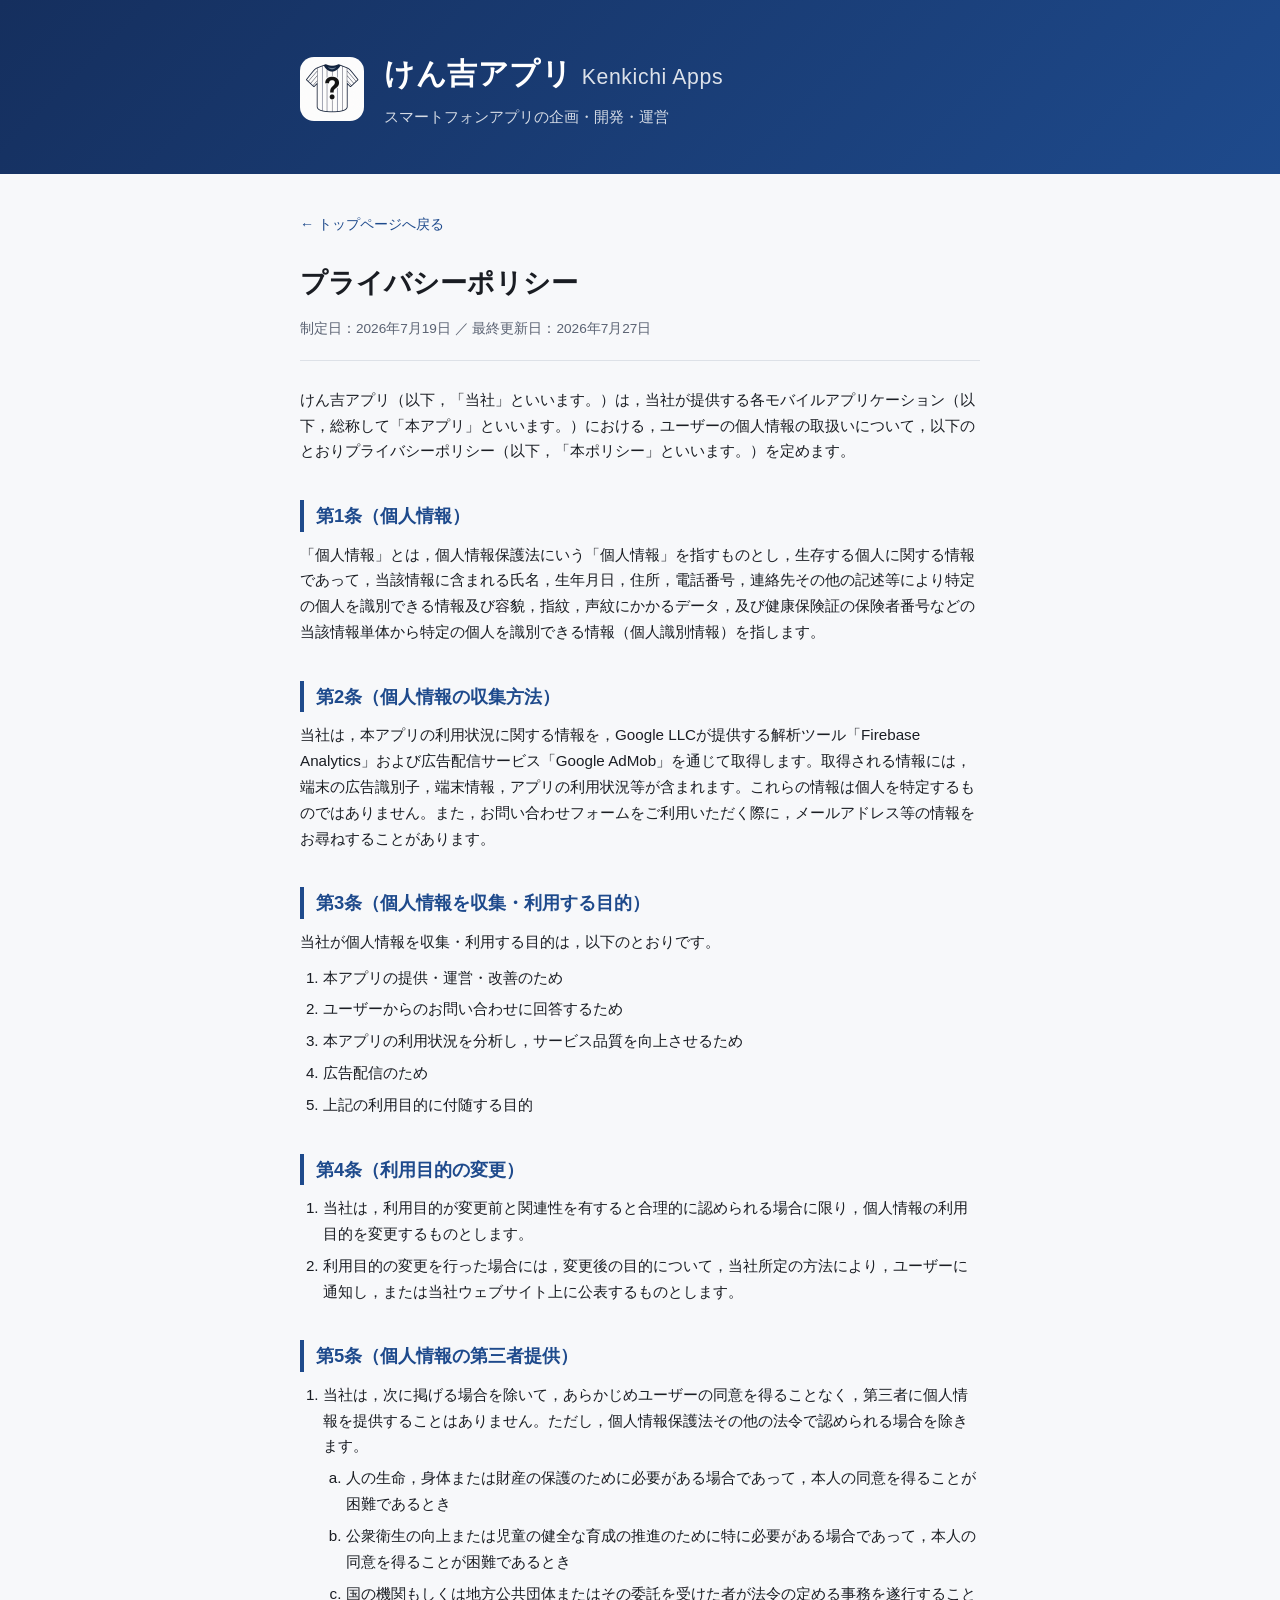
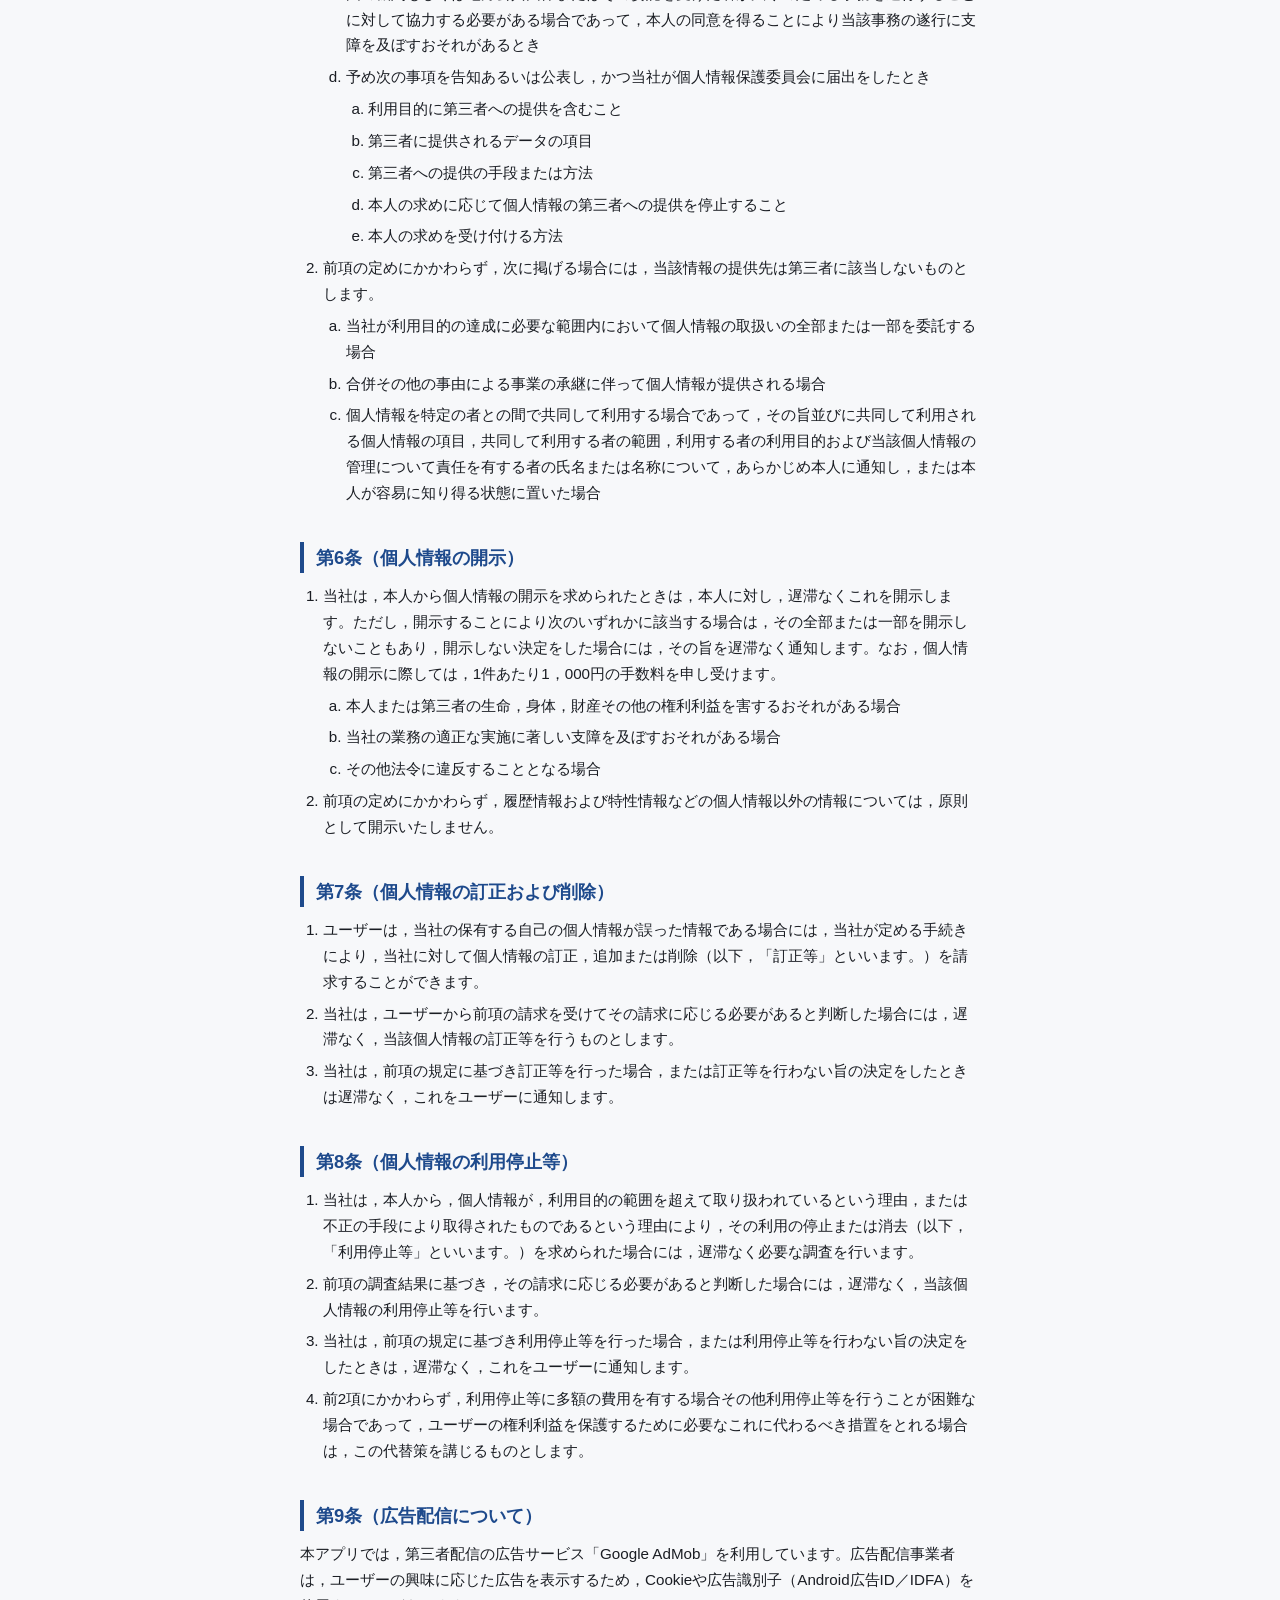
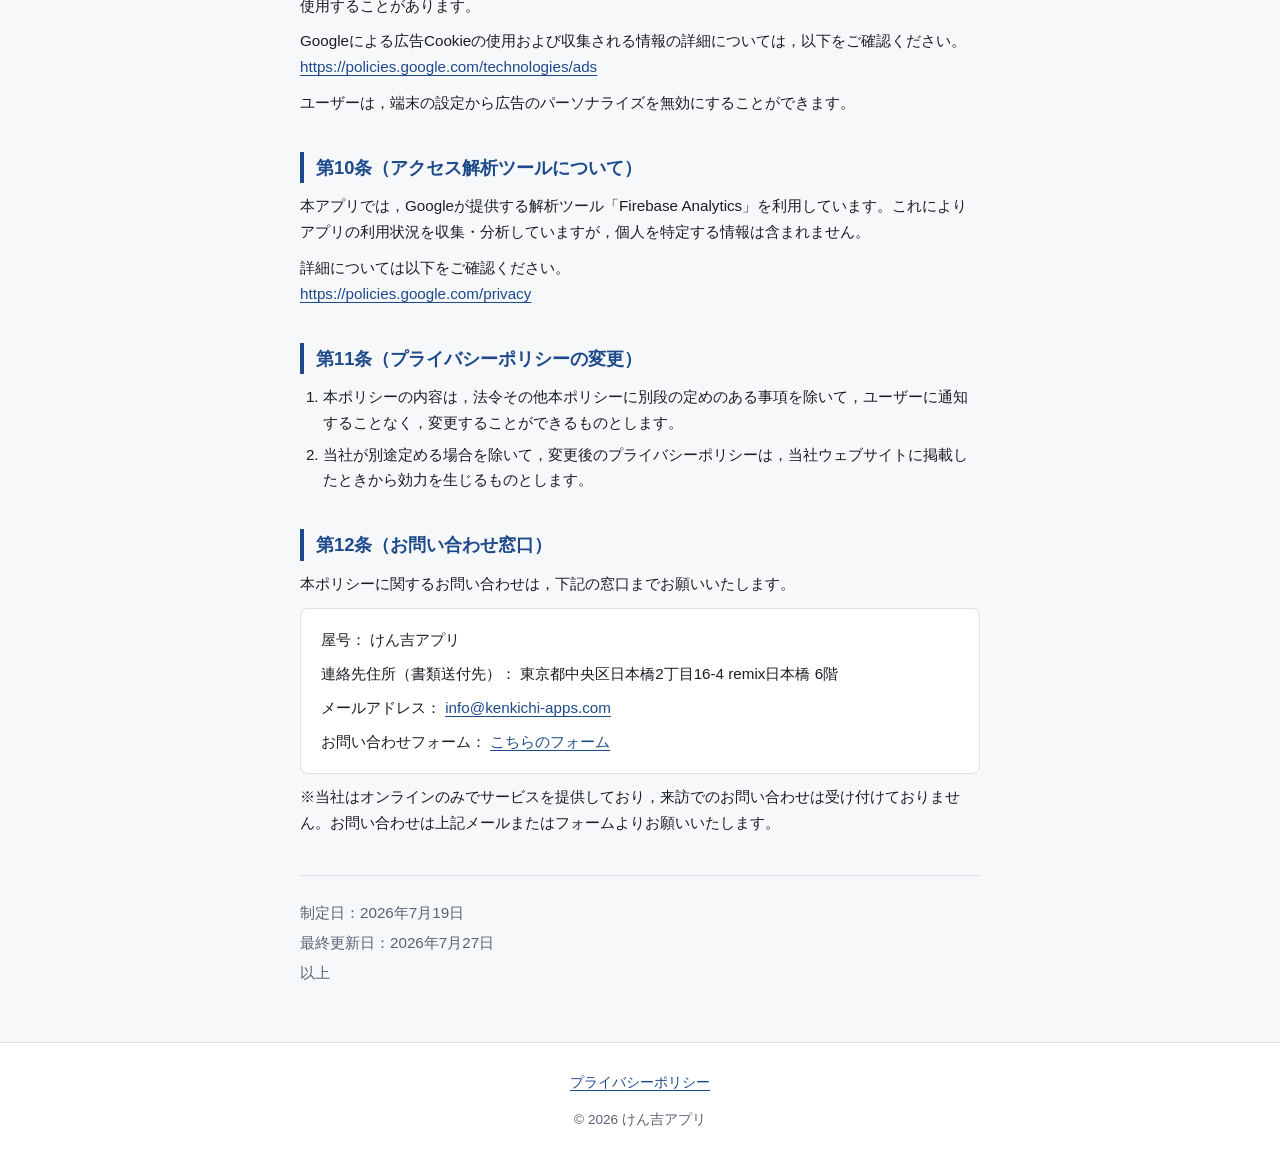
==== privacy.html @ 6b52651b "けん吉アプリ 事業者サイト 初回作成" ====
<!DOCTYPE html>
<html lang="ja">
<head>
  <meta charset="UTF-8">
  <meta name="viewport" content="width=device-width, initial-scale=1.0">
  <title>プライバシーポリシー | けん吉アプリ</title>
  <meta name="description" content="けん吉アプリが提供する各モバイルアプリケーションにおける個人情報の取扱いについてのプライバシーポリシーです。">

  <!-- OGP -->
  <meta property="og:type"        content="website">
  <meta property="og:title"       content="プライバシーポリシー | けん吉アプリ">
  <meta property="og:description" content="けん吉アプリが提供する各モバイルアプリケーションにおける個人情報の取扱いについてのプライバシーポリシーです。">
  <meta property="og:url"         content="https://kenkichi-apps.com/privacy.html">

  <link rel="icon" href="assets/favicon.ico" sizes="any">
  <link rel="icon" href="assets/favicon.svg" type="image/svg+xml">

  <link rel="stylesheet" href="assets/style.css">

  <style>
    .policy-header {
      padding: 36px 0 20px;
      border-bottom: 1px solid var(--border);
      margin-bottom: 8px;
    }
    .policy-header h1 {
      font-size: clamp(1.3rem, 5vw, 1.7rem);
      font-weight: 700;
      color: var(--text);
      border: none;
      padding: 0;
    }
    .policy-meta {
      margin-top: 10px;
      font-size: .85rem;
      color: var(--text-muted);
    }
    .policy-body {
      padding: 8px 0 56px;
    }
    .policy-body section {
      padding: 0;
      border: none;
    }
    .policy-body h2 {
      margin-top: 36px;
      margin-bottom: 10px;
    }
    .policy-body p {
      margin-top: 10px;
      font-size: .95rem;
    }
    .policy-body ol,
    .policy-body ul {
      margin-top: 10px;
      padding-left: 1.5em;
      font-size: .95rem;
    }
    .policy-body li { margin-bottom: 6px; }
    .policy-body ol ol { margin-top: 6px; list-style-type: lower-latin; }
    .contact-block {
      background: var(--surface);
      border: 1px solid var(--border);
      border-radius: var(--radius);
      padding: 18px 20px;
      font-size: .95rem;
      margin-top: 12px;
    }
    .contact-block p { margin: 0; }
    .contact-block p + p { margin-top: 8px; }
    .policy-dates {
      margin-top: 40px;
      padding-top: 20px;
      border-top: 1px solid var(--border);
      font-size: .88rem;
      color: var(--text-muted);
    }
    .policy-dates p { margin-top: 4px; }
    .back-link {
      display: inline-block;
      font-size: .88rem;
      margin-bottom: 24px;
      text-decoration: none;
      color: var(--link);
    }
    .back-link:hover { text-decoration: underline; }
  </style>
</head>
<body>

  <header class="site-header">
    <div class="wrapper">
      <img
        src="assets/app-icon.png"
        alt="けん吉アプリ ロゴ"
        class="header-logo"
        onerror="this.style.display='none'"
      >
      <div class="header-text">
        <h1>けん吉アプリ <span style="font-weight:400;font-size:.7em;opacity:.85;">Kenkichi Apps</span></h1>
        <p class="header-sub">スマートフォンアプリの企画・開発・運営</p>
      </div>
    </div>
  </header>

  <main>
    <div class="wrapper">

      <div class="policy-header">
        <a class="back-link" href="index.html">← トップページへ戻る</a>
        <h1>プライバシーポリシー</h1>
        <p class="policy-meta">制定日：2026年7月19日 ／ 最終更新日：2026年7月27日</p>
      </div>

      <div class="policy-body">

        <p>けん吉アプリ（以下，「当社」といいます。）は，当社が提供する各モバイルアプリケーション（以下，総称して「本アプリ」といいます。）における，ユーザーの個人情報の取扱いについて，以下のとおりプライバシーポリシー（以下，「本ポリシー」といいます。）を定めます。</p>

        <h2>第1条（個人情報）</h2>
        <p>「個人情報」とは，個人情報保護法にいう「個人情報」を指すものとし，生存する個人に関する情報であって，当該情報に含まれる氏名，生年月日，住所，電話番号，連絡先その他の記述等により特定の個人を識別できる情報及び容貌，指紋，声紋にかかるデータ，及び健康保険証の保険者番号などの当該情報単体から特定の個人を識別できる情報（個人識別情報）を指します。</p>

        <h2>第2条（個人情報の収集方法）</h2>
        <p>当社は，本アプリの利用状況に関する情報を，Google LLCが提供する解析ツール「Firebase Analytics」および広告配信サービス「Google AdMob」を通じて取得します。取得される情報には，端末の広告識別子，端末情報，アプリの利用状況等が含まれます。これらの情報は個人を特定するものではありません。また，お問い合わせフォームをご利用いただく際に，メールアドレス等の情報をお尋ねすることがあります。</p>

        <h2>第3条（個人情報を収集・利用する目的）</h2>
        <p>当社が個人情報を収集・利用する目的は，以下のとおりです。</p>
        <ol>
          <li>本アプリの提供・運営・改善のため</li>
          <li>ユーザーからのお問い合わせに回答するため</li>
          <li>本アプリの利用状況を分析し，サービス品質を向上させるため</li>
          <li>広告配信のため</li>
          <li>上記の利用目的に付随する目的</li>
        </ol>

        <h2>第4条（利用目的の変更）</h2>
        <ol>
          <li>当社は，利用目的が変更前と関連性を有すると合理的に認められる場合に限り，個人情報の利用目的を変更するものとします。</li>
          <li>利用目的の変更を行った場合には，変更後の目的について，当社所定の方法により，ユーザーに通知し，または当社ウェブサイト上に公表するものとします。</li>
        </ol>

        <h2>第5条（個人情報の第三者提供）</h2>
        <ol>
          <li>当社は，次に掲げる場合を除いて，あらかじめユーザーの同意を得ることなく，第三者に個人情報を提供することはありません。ただし，個人情報保護法その他の法令で認められる場合を除きます。
            <ol>
              <li>人の生命，身体または財産の保護のために必要がある場合であって，本人の同意を得ることが困難であるとき</li>
              <li>公衆衛生の向上または児童の健全な育成の推進のために特に必要がある場合であって，本人の同意を得ることが困難であるとき</li>
              <li>国の機関もしくは地方公共団体またはその委託を受けた者が法令の定める事務を遂行することに対して協力する必要がある場合であって，本人の同意を得ることにより当該事務の遂行に支障を及ぼすおそれがあるとき</li>
              <li>予め次の事項を告知あるいは公表し，かつ当社が個人情報保護委員会に届出をしたとき
                <ol>
                  <li>利用目的に第三者への提供を含むこと</li>
                  <li>第三者に提供されるデータの項目</li>
                  <li>第三者への提供の手段または方法</li>
                  <li>本人の求めに応じて個人情報の第三者への提供を停止すること</li>
                  <li>本人の求めを受け付ける方法</li>
                </ol>
              </li>
            </ol>
          </li>
          <li>前項の定めにかかわらず，次に掲げる場合には，当該情報の提供先は第三者に該当しないものとします。
            <ol>
              <li>当社が利用目的の達成に必要な範囲内において個人情報の取扱いの全部または一部を委託する場合</li>
              <li>合併その他の事由による事業の承継に伴って個人情報が提供される場合</li>
              <li>個人情報を特定の者との間で共同して利用する場合であって，その旨並びに共同して利用される個人情報の項目，共同して利用する者の範囲，利用する者の利用目的および当該個人情報の管理について責任を有する者の氏名または名称について，あらかじめ本人に通知し，または本人が容易に知り得る状態に置いた場合</li>
            </ol>
          </li>
        </ol>

        <h2>第6条（個人情報の開示）</h2>
        <ol>
          <li>当社は，本人から個人情報の開示を求められたときは，本人に対し，遅滞なくこれを開示します。ただし，開示することにより次のいずれかに該当する場合は，その全部または一部を開示しないこともあり，開示しない決定をした場合には，その旨を遅滞なく通知します。なお，個人情報の開示に際しては，1件あたり1，000円の手数料を申し受けます。
            <ol>
              <li>本人または第三者の生命，身体，財産その他の権利利益を害するおそれがある場合</li>
              <li>当社の業務の適正な実施に著しい支障を及ぼすおそれがある場合</li>
              <li>その他法令に違反することとなる場合</li>
            </ol>
          </li>
          <li>前項の定めにかかわらず，履歴情報および特性情報などの個人情報以外の情報については，原則として開示いたしません。</li>
        </ol>

        <h2>第7条（個人情報の訂正および削除）</h2>
        <ol>
          <li>ユーザーは，当社の保有する自己の個人情報が誤った情報である場合には，当社が定める手続きにより，当社に対して個人情報の訂正，追加または削除（以下，「訂正等」といいます。）を請求することができます。</li>
          <li>当社は，ユーザーから前項の請求を受けてその請求に応じる必要があると判断した場合には，遅滞なく，当該個人情報の訂正等を行うものとします。</li>
          <li>当社は，前項の規定に基づき訂正等を行った場合，または訂正等を行わない旨の決定をしたときは遅滞なく，これをユーザーに通知します。</li>
        </ol>

        <h2>第8条（個人情報の利用停止等）</h2>
        <ol>
          <li>当社は，本人から，個人情報が，利用目的の範囲を超えて取り扱われているという理由，または不正の手段により取得されたものであるという理由により，その利用の停止または消去（以下，「利用停止等」といいます。）を求められた場合には，遅滞なく必要な調査を行います。</li>
          <li>前項の調査結果に基づき，その請求に応じる必要があると判断した場合には，遅滞なく，当該個人情報の利用停止等を行います。</li>
          <li>当社は，前項の規定に基づき利用停止等を行った場合，または利用停止等を行わない旨の決定をしたときは，遅滞なく，これをユーザーに通知します。</li>
          <li>前2項にかかわらず，利用停止等に多額の費用を有する場合その他利用停止等を行うことが困難な場合であって，ユーザーの権利利益を保護するために必要なこれに代わるべき措置をとれる場合は，この代替策を講じるものとします。</li>
        </ol>

        <h2>第9条（広告配信について）</h2>
        <p>本アプリでは，第三者配信の広告サービス「Google AdMob」を利用しています。広告配信事業者は，ユーザーの興味に応じた広告を表示するため，Cookieや広告識別子（Android広告ID／IDFA）を使用することがあります。</p>
        <p>Googleによる広告Cookieの使用および収集される情報の詳細については，以下をご確認ください。<br>
        <a href="https://policies.google.com/technologies/ads">https://policies.google.com/technologies/ads</a></p>
        <p>ユーザーは，端末の設定から広告のパーソナライズを無効にすることができます。</p>

        <h2>第10条（アクセス解析ツールについて）</h2>
        <p>本アプリでは，Googleが提供する解析ツール「Firebase Analytics」を利用しています。これによりアプリの利用状況を収集・分析していますが，個人を特定する情報は含まれません。</p>
        <p>詳細については以下をご確認ください。<br>
        <a href="https://policies.google.com/privacy">https://policies.google.com/privacy</a></p>

        <h2>第11条（プライバシーポリシーの変更）</h2>
        <ol>
          <li>本ポリシーの内容は，法令その他本ポリシーに別段の定めのある事項を除いて，ユーザーに通知することなく，変更することができるものとします。</li>
          <li>当社が別途定める場合を除いて，変更後のプライバシーポリシーは，当社ウェブサイトに掲載したときから効力を生じるものとします。</li>
        </ol>

        <h2>第12条（お問い合わせ窓口）</h2>
        <p>本ポリシーに関するお問い合わせは，下記の窓口までお願いいたします。</p>
        <div class="contact-block">
          <p>屋号： けん吉アプリ</p>
          <p>連絡先住所（書類送付先）： 東京都中央区日本橋2丁目16-4 remix日本橋 6階</p>
          <p>メールアドレス： <a href="mailto:info@kenkichi-apps.com">info@kenkichi-apps.com</a></p>
          <p>お問い合わせフォーム： <a href="https://docs.google.com/forms/d/e/1FAIpQLSf2BfoGUvudlMJkH_AD_IuMtWCclWHTVF2Hf5KOd29GyfqWIw/viewform" target="_blank" rel="noopener noreferrer">こちらのフォーム</a></p>
        </div>
        <p>※当社はオンラインのみでサービスを提供しており，来訪でのお問い合わせは受け付けておりません。お問い合わせは上記メールまたはフォームよりお願いいたします。</p>

        <div class="policy-dates">
          <p>制定日：2026年7月19日</p>
          <p>最終更新日：2026年7月27日</p>
          <p>以上</p>
        </div>

      </div><!-- /.policy-body -->

    </div><!-- /.wrapper -->
  </main>

  <footer class="site-footer">
    <div class="wrapper">
      <a href="privacy.html">プライバシーポリシー</a>
      <p>© 2026 けん吉アプリ</p>
    </div>
  </footer>

</body>
</html>
---- assets/style.css ----
/* ===== CSS Custom Properties ===== */
:root {
  --accent:        #1e4a8c;
  --accent-light:  #2e5fa8;
  --accent-dim:    #dce8f7;
  --bg:            #f7f8fa;
  --surface:       #ffffff;
  --border:        #dde1e7;
  --text:          #1a1d23;
  --text-muted:    #5a6272;
  --link:          #1e4a8c;
  --link-hover:    #2e5fa8;
  --radius:        8px;
  --shadow:        0 1px 4px rgba(0,0,0,.08);
}

@media (prefers-color-scheme: dark) {
  :root {
    --accent:        #5a8fd4;
    --accent-light:  #7aaade;
    --accent-dim:    #1a2d45;
    --bg:            #0e1117;
    --surface:       #161b24;
    --border:        #2a3040;
    --text:          #e1e5ed;
    --text-muted:    #8a94a8;
    --link:          #5a8fd4;
    --link-hover:    #7aaade;
    --shadow:        0 1px 4px rgba(0,0,0,.4);
  }
}

/* ===== Reset & Base ===== */
*, *::before, *::after { box-sizing: border-box; margin: 0; padding: 0; }

html { font-size: 16px; scroll-behavior: smooth; }

body {
  font-family: -apple-system, BlinkMacSystemFont, "Segoe UI", "Helvetica Neue",
               Arial, "Hiragino Sans", "Hiragino Kaku Gothic ProN",
               "Noto Sans JP", sans-serif;
  background: var(--bg);
  color: var(--text);
  line-height: 1.7;
  min-height: 100vh;
}

a {
  color: var(--link);
  text-decoration: underline;
  text-underline-offset: 3px;
}
a:hover { color: var(--link-hover); }

img { max-width: 100%; display: block; }

/* ===== Layout ===== */
.wrapper {
  max-width: 720px;
  margin: 0 auto;
  padding: 0 20px;
}

section {
  padding: 40px 0;
  border-bottom: 1px solid var(--border);
}
section:last-of-type { border-bottom: none; }

/* ===== Header ===== */
.site-header {
  background: var(--accent);
  background: linear-gradient(135deg, #152f5e 0%, #1e4a8c 100%);
  color: #fff;
  padding: 48px 0 44px;
}

@media (prefers-color-scheme: dark) {
  .site-header {
    background: linear-gradient(135deg, #0d1e3a 0%, #1a3566 100%);
  }
}

.site-header .wrapper { display: flex; align-items: center; gap: 20px; }

.header-logo {
  flex-shrink: 0;
  width: 64px;
  height: 64px;
  border-radius: 14px;
  object-fit: cover;
  background: rgba(255,255,255,.15);
}

.header-text h1 {
  font-size: clamp(1.4rem, 5vw, 1.9rem);
  font-weight: 700;
  letter-spacing: .02em;
  color: #fff;
}

.header-sub {
  margin-top: 4px;
  font-size: .95rem;
  color: rgba(255,255,255,.82);
}

/* ===== Section headings ===== */
h2 {
  font-size: 1.15rem;
  font-weight: 700;
  color: var(--accent);
  border-left: 4px solid var(--accent);
  padding-left: 12px;
  margin-bottom: 20px;
}

/* ===== Business description ===== */
.business-list {
  list-style: none;
  padding: 0;
}
.business-list li {
  padding: 8px 0 8px 20px;
  position: relative;
  color: var(--text);
}
.business-list li::before {
  content: "▸";
  position: absolute;
  left: 0;
  color: var(--accent);
}

/* ===== App card ===== */
.app-card {
  background: var(--surface);
  border: 1px solid var(--border);
  border-radius: var(--radius);
  box-shadow: var(--shadow);
  padding: 24px;
  display: flex;
  gap: 20px;
  align-items: flex-start;
}

.app-icon-wrap {
  flex-shrink: 0;
  width: 80px;
  height: 80px;
}

.app-icon {
  width: 80px;
  height: 80px;
  border-radius: 18px;
  object-fit: cover;
  background: var(--accent-dim);
}

.app-info h3 {
  font-size: 1.05rem;
  font-weight: 700;
  margin-bottom: 6px;
}

.app-desc {
  font-size: .9rem;
  color: var(--text-muted);
  margin-bottom: 14px;
}

.store-links {
  display: flex;
  flex-wrap: wrap;
  gap: 10px;
}

.store-badge {
  display: inline-block;
  background: var(--accent);
  color: #fff;
  font-size: .82rem;
  font-weight: 600;
  padding: 6px 14px;
  border-radius: 6px;
  text-decoration: none;
  transition: background .15s;
}
.store-badge:hover {
  background: var(--accent-light);
  color: #fff;
}

@media (max-width: 480px) {
  .app-card { flex-direction: column; }
}

/* ===== Accounts ===== */
.account-list {
  list-style: none;
  display: flex;
  flex-direction: column;
  gap: 16px;
}

.account-item {
  background: var(--surface);
  border: 1px solid var(--border);
  border-radius: var(--radius);
  padding: 14px 18px;
  display: flex;
  align-items: center;
  gap: 14px;
}

.account-avatar {
  width: 48px;
  height: 48px;
  border-radius: 50%;
  object-fit: cover;
  background: var(--accent-dim);
  flex-shrink: 0;
}

.account-name {
  font-weight: 700;
  font-size: .95rem;
}
.account-handle {
  font-size: .85rem;
  color: var(--text-muted);
}
.account-link {
  margin-left: auto;
  font-size: .85rem;
  white-space: nowrap;
}

/* ===== Contact (dl) ===== */
.contact-table {
  width: 100%;
  border-collapse: collapse;
  font-size: .95rem;
}

.contact-table dt,
.contact-table dd {
  padding: 10px 0;
  border-bottom: 1px solid var(--border);
  vertical-align: top;
}

dl.contact-dl { display: grid; grid-template-columns: 10em 1fr; }

dl.contact-dl dt {
  font-weight: 600;
  color: var(--text-muted);
  padding: 10px 16px 10px 0;
  border-bottom: 1px solid var(--border);
  font-size: .9rem;
}

dl.contact-dl dd {
  padding: 10px 0;
  border-bottom: 1px solid var(--border);
}

.contact-note {
  margin-top: 16px;
  font-size: .85rem;
  color: var(--text-muted);
  background: var(--accent-dim);
  border-left: 3px solid var(--accent);
  padding: 10px 14px;
  border-radius: 0 4px 4px 0;
}

@media (max-width: 480px) {
  dl.contact-dl { grid-template-columns: 1fr; }
  dl.contact-dl dt { border-bottom: none; padding-bottom: 2px; }
  dl.contact-dl dd { padding-top: 0; }
}

/* ===== Footer ===== */
.site-footer {
  background: var(--surface);
  border-top: 1px solid var(--border);
  padding: 28px 0;
  text-align: center;
  font-size: .85rem;
  color: var(--text-muted);
}

.site-footer a { color: var(--link); margin-bottom: 8px; display: inline-block; }
.site-footer p { margin-top: 6px; }
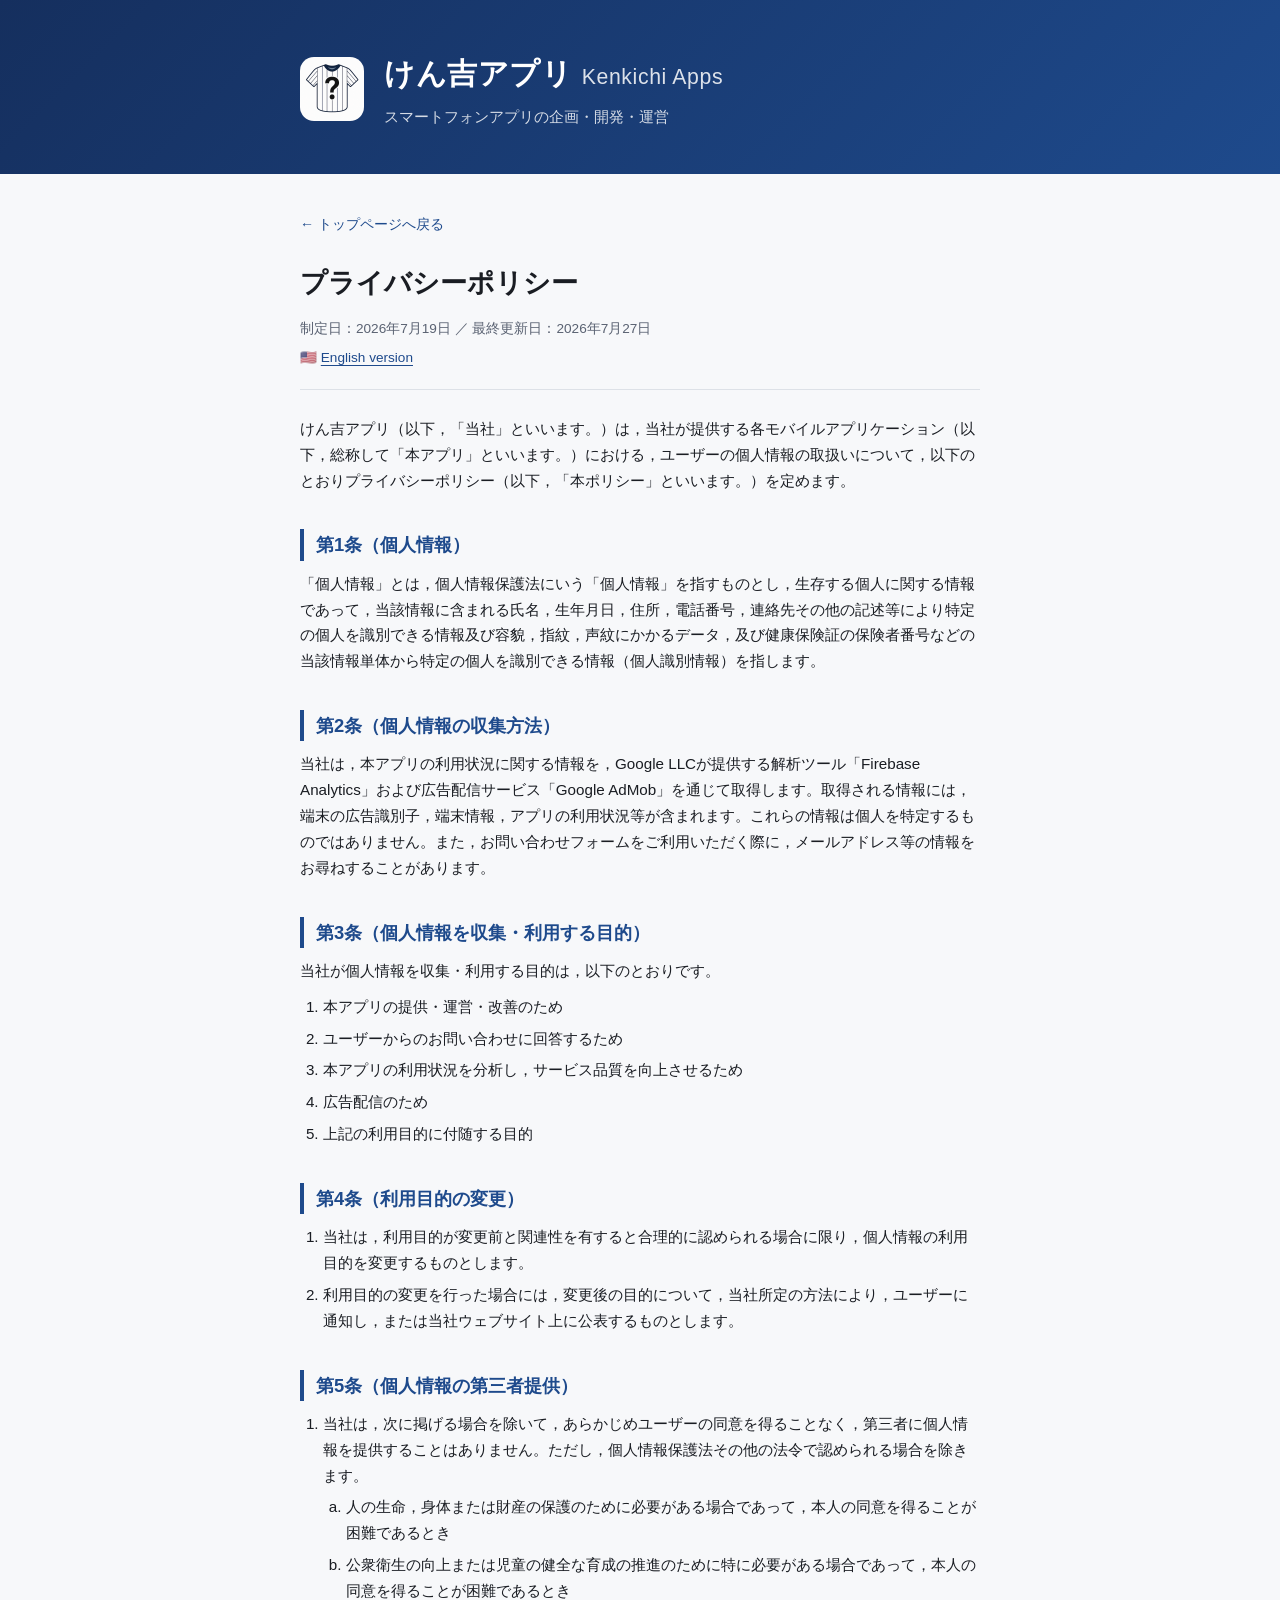
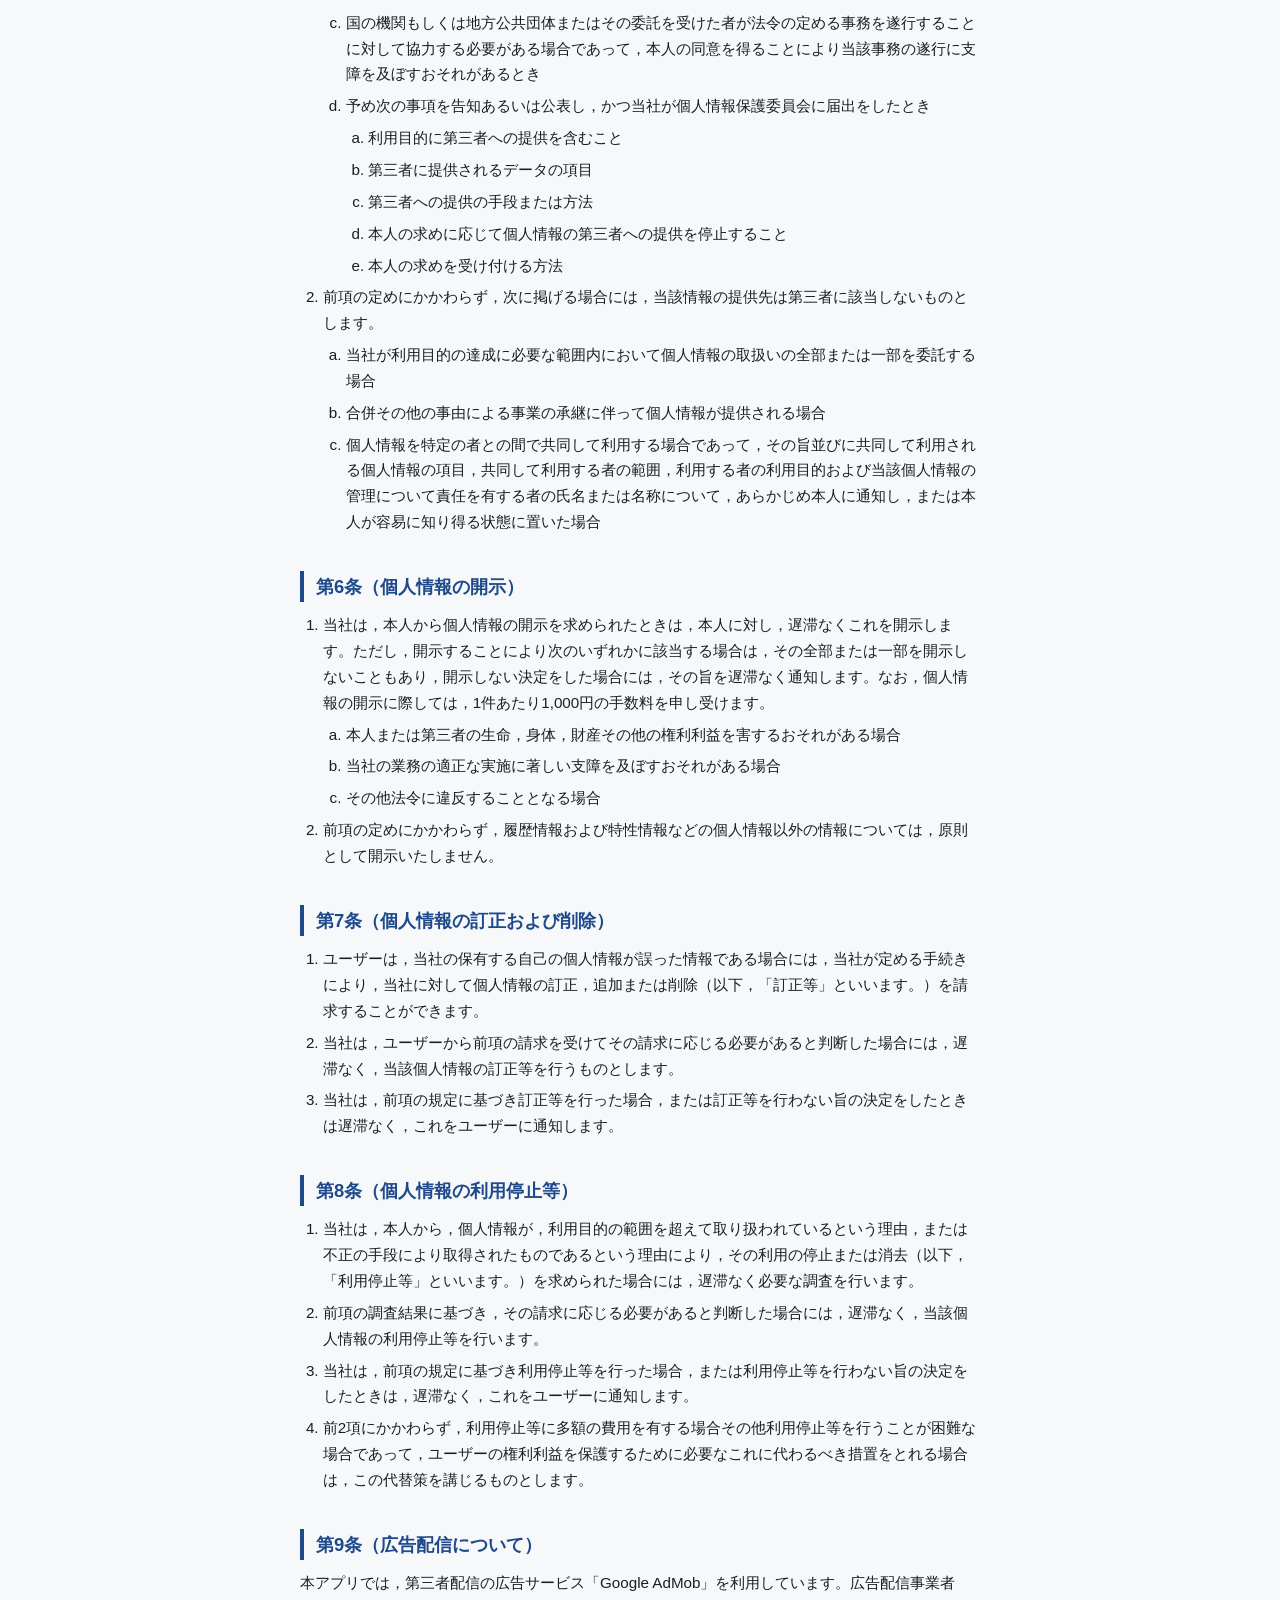
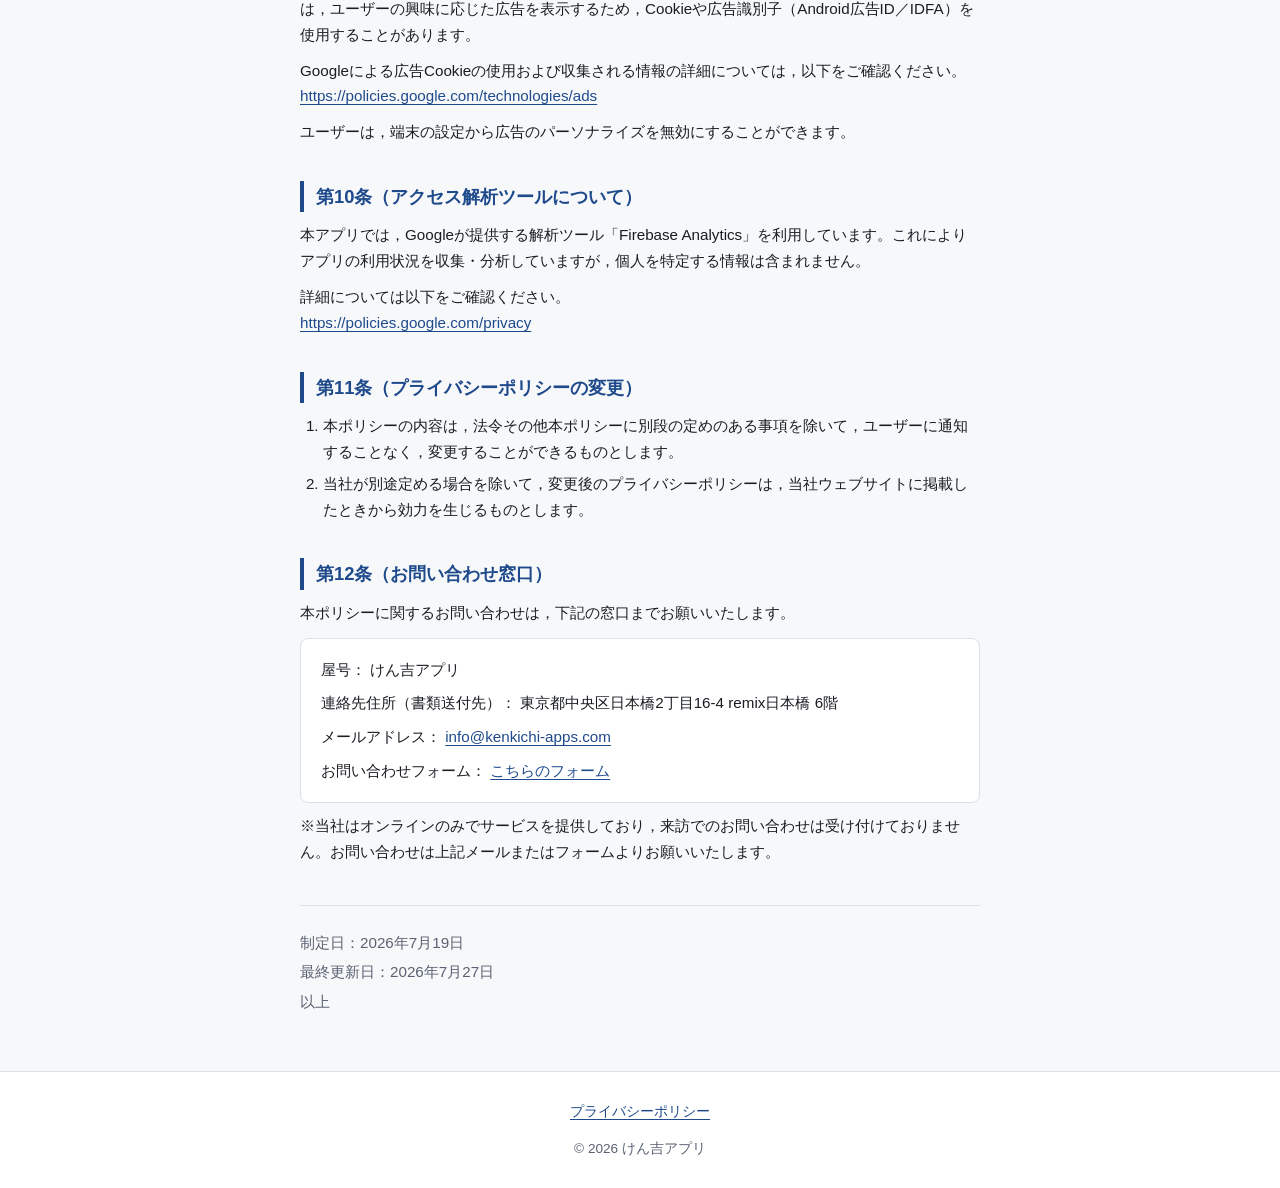
==== commit 5c4e253d: "feat: 英語版プライバシーポリシー追加・日本語版に言語切替リンク追加 - privacy_en.html 新規作成（全アプリ共通の英語版ポリシー） - privacy.html に English" ====
--- a/privacy.html
+++ b/privacy.html
@@ -84,6 +84,12 @@
       color: var(--link);
     }
     .back-link:hover { text-decoration: underline; }
+    .lang-switch {
+      font-size: .85rem;
+      color: var(--text-muted);
+      margin-top: 6px;
+    }
+    .lang-switch a { color: var(--link); }
   </style>
 </head>
 <body>
@@ -110,6 +116,7 @@
         <a class="back-link" href="index.html">← トップページへ戻る</a>
         <h1>プライバシーポリシー</h1>
         <p class="policy-meta">制定日：2026年7月19日 ／ 最終更新日：2026年7月27日</p>
+        <p class="lang-switch">🇺🇸 <a href="privacy_en.html">English version</a></p>
       </div>
 
       <div class="policy-body">
@@ -167,7 +174,7 @@
 
         <h2>第6条（個人情報の開示）</h2>
         <ol>
-          <li>当社は，本人から個人情報の開示を求められたときは，本人に対し，遅滞なくこれを開示します。ただし，開示することにより次のいずれかに該当する場合は，その全部または一部を開示しないこともあり，開示しない決定をした場合には，その旨を遅滞なく通知します。なお，個人情報の開示に際しては，1件あたり1，000円の手数料を申し受けます。
+          <li>当社は，本人から個人情報の開示を求められたときは，本人に対し，遅滞なくこれを開示します。ただし，開示することにより次のいずれかに該当する場合は，その全部または一部を開示しないこともあり，開示しない決定をした場合には，その旨を遅滞なく通知します。なお，個人情報の開示に際しては，1件あたり1,000円の手数料を申し受けます。
             <ol>
               <li>本人または第三者の生命，身体，財産その他の権利利益を害するおそれがある場合</li>
               <li>当社の業務の適正な実施に著しい支障を及ぼすおそれがある場合</li>
--- a/assets/style.css
+++ b/assets/style.css
@@ -132,6 +132,13 @@
   color: var(--accent);
 }
 
+/* ===== App list ===== */
+.app-list {
+  display: flex;
+  flex-direction: column;
+  gap: 16px;
+}
+
 /* ===== App card ===== */
 .app-card {
   background: var(--surface);
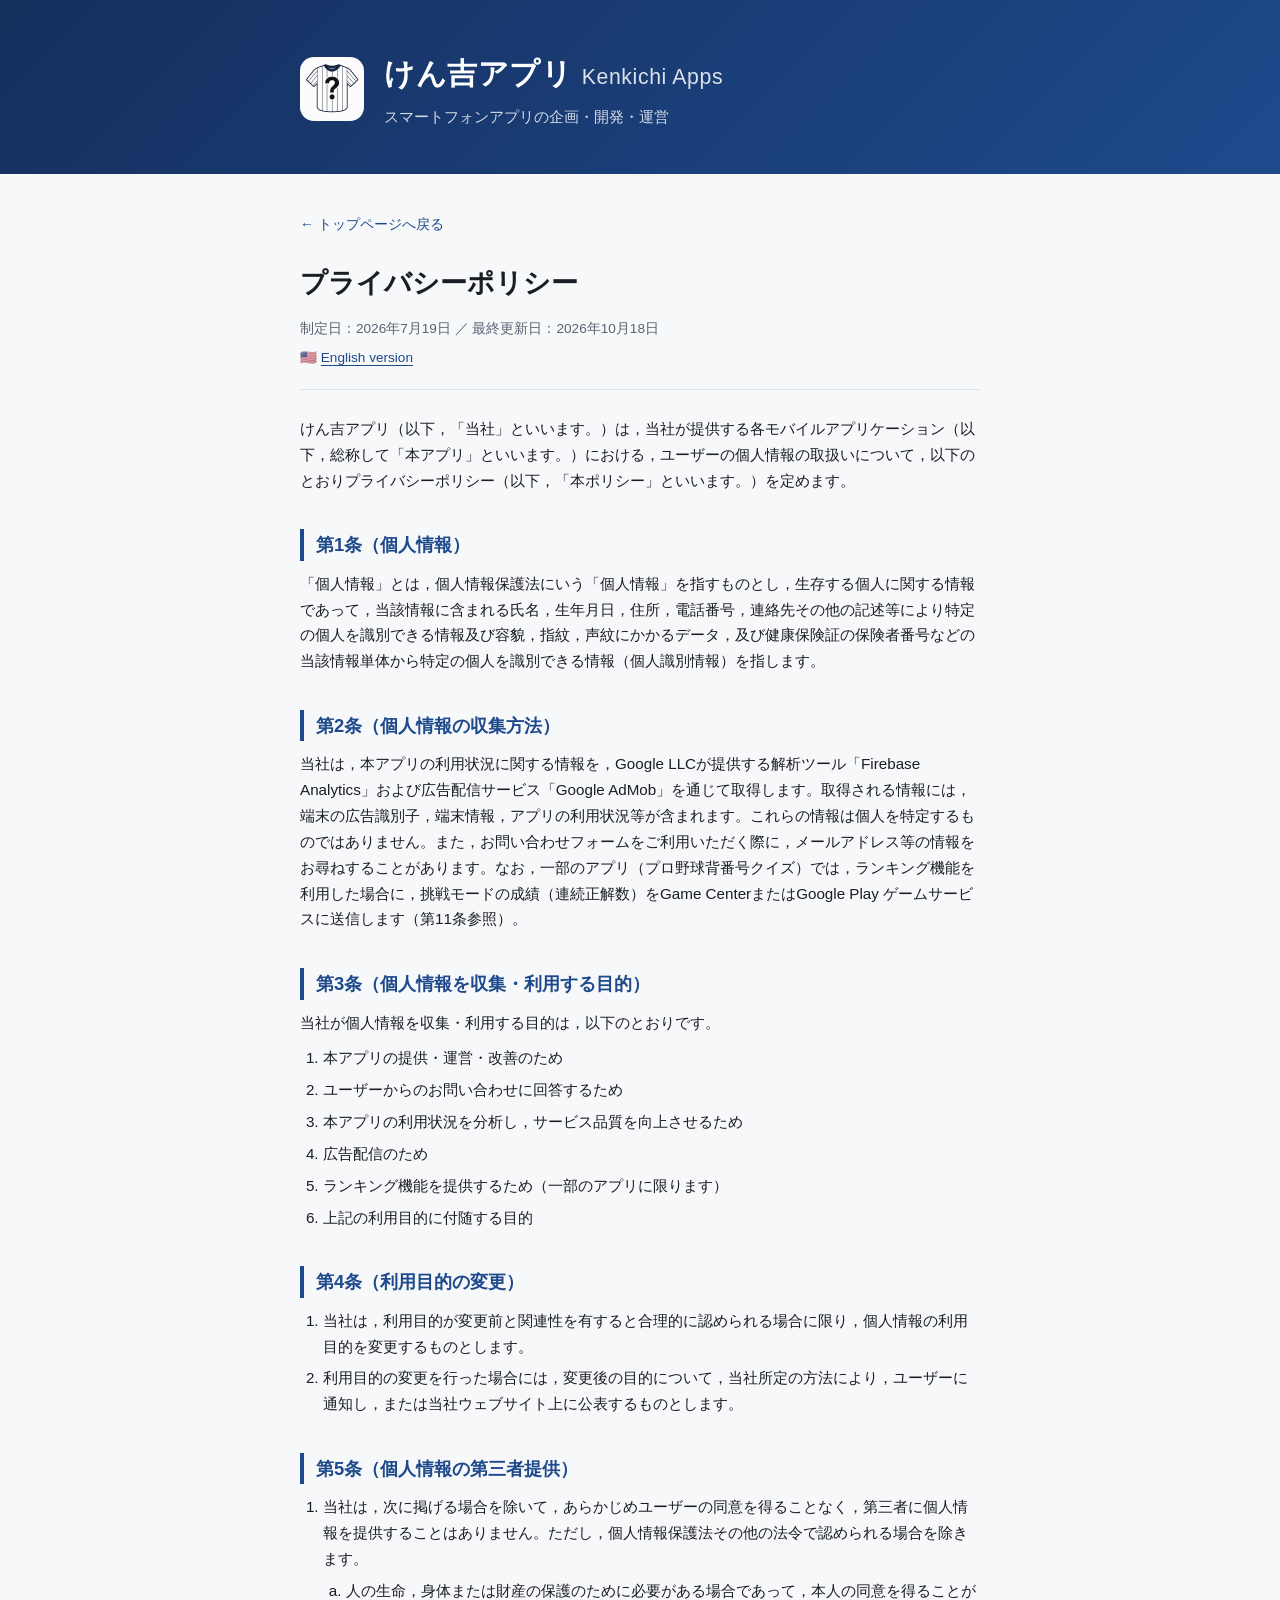
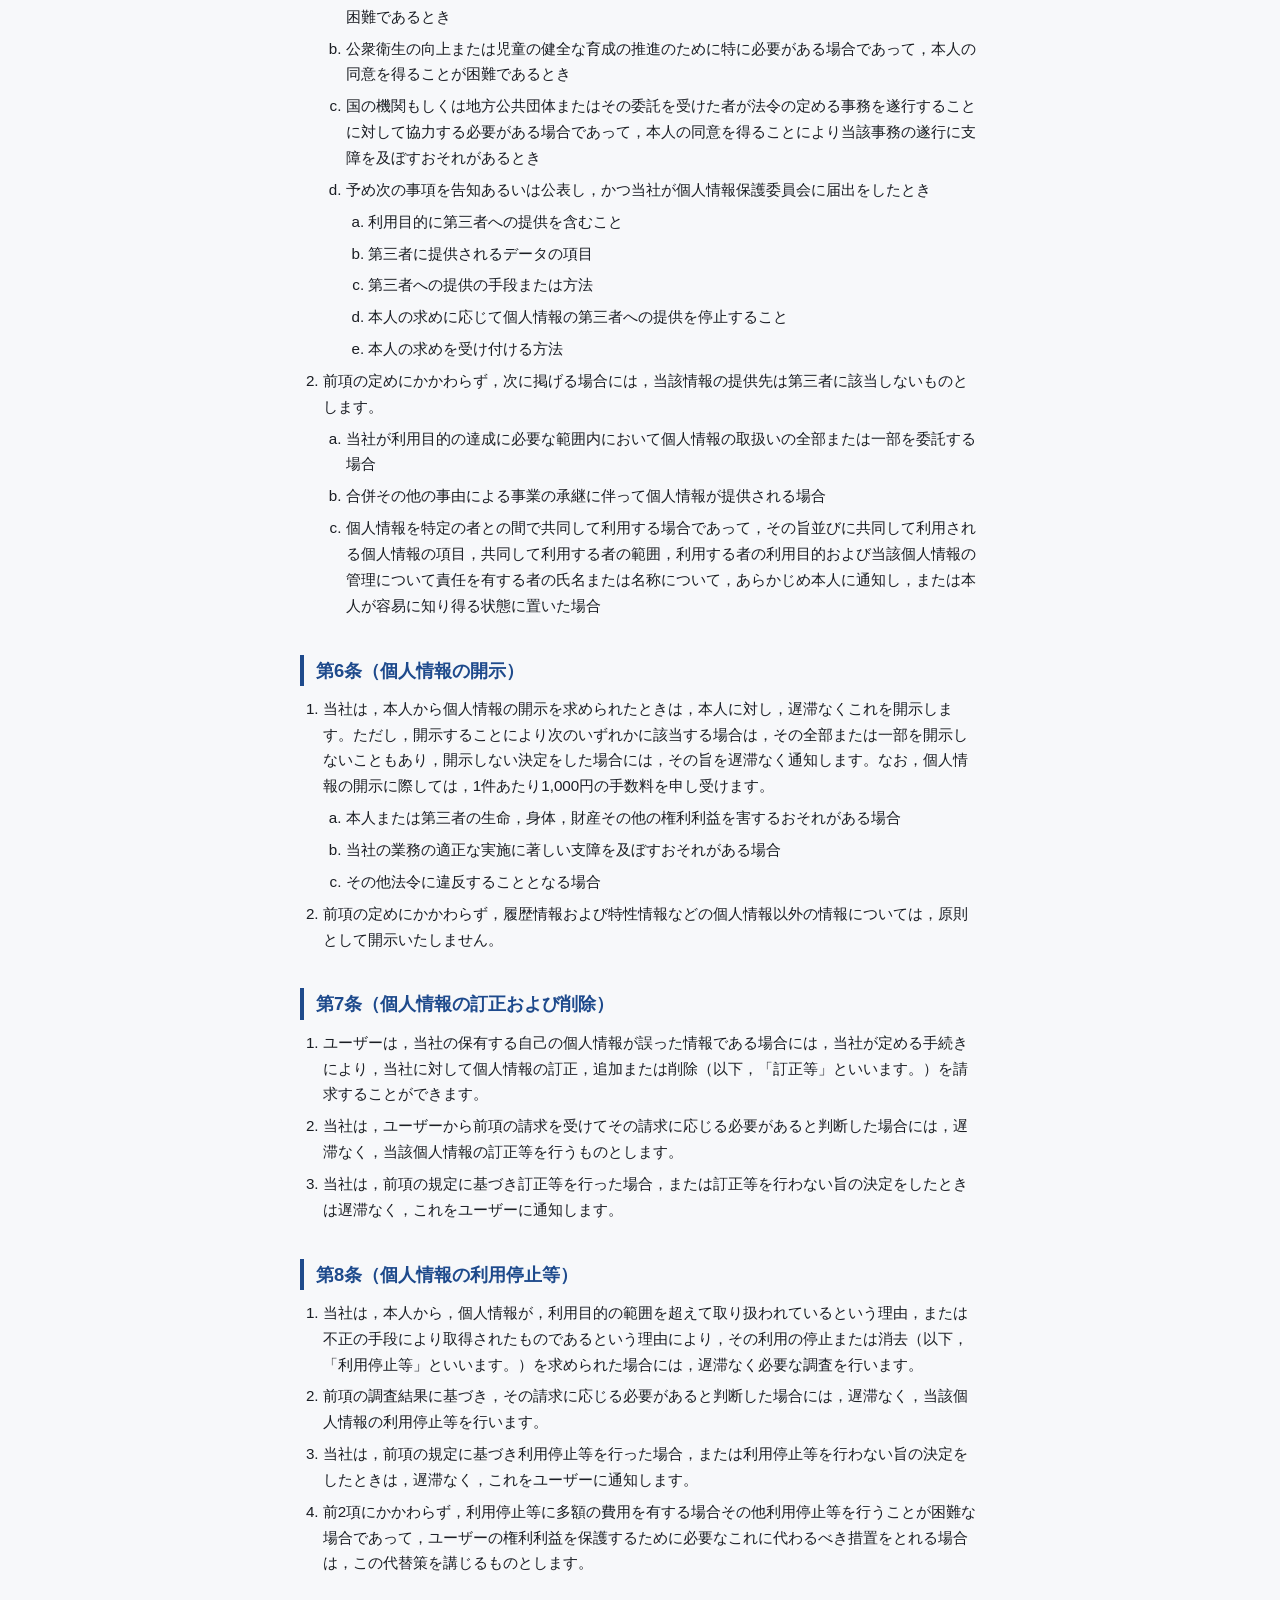
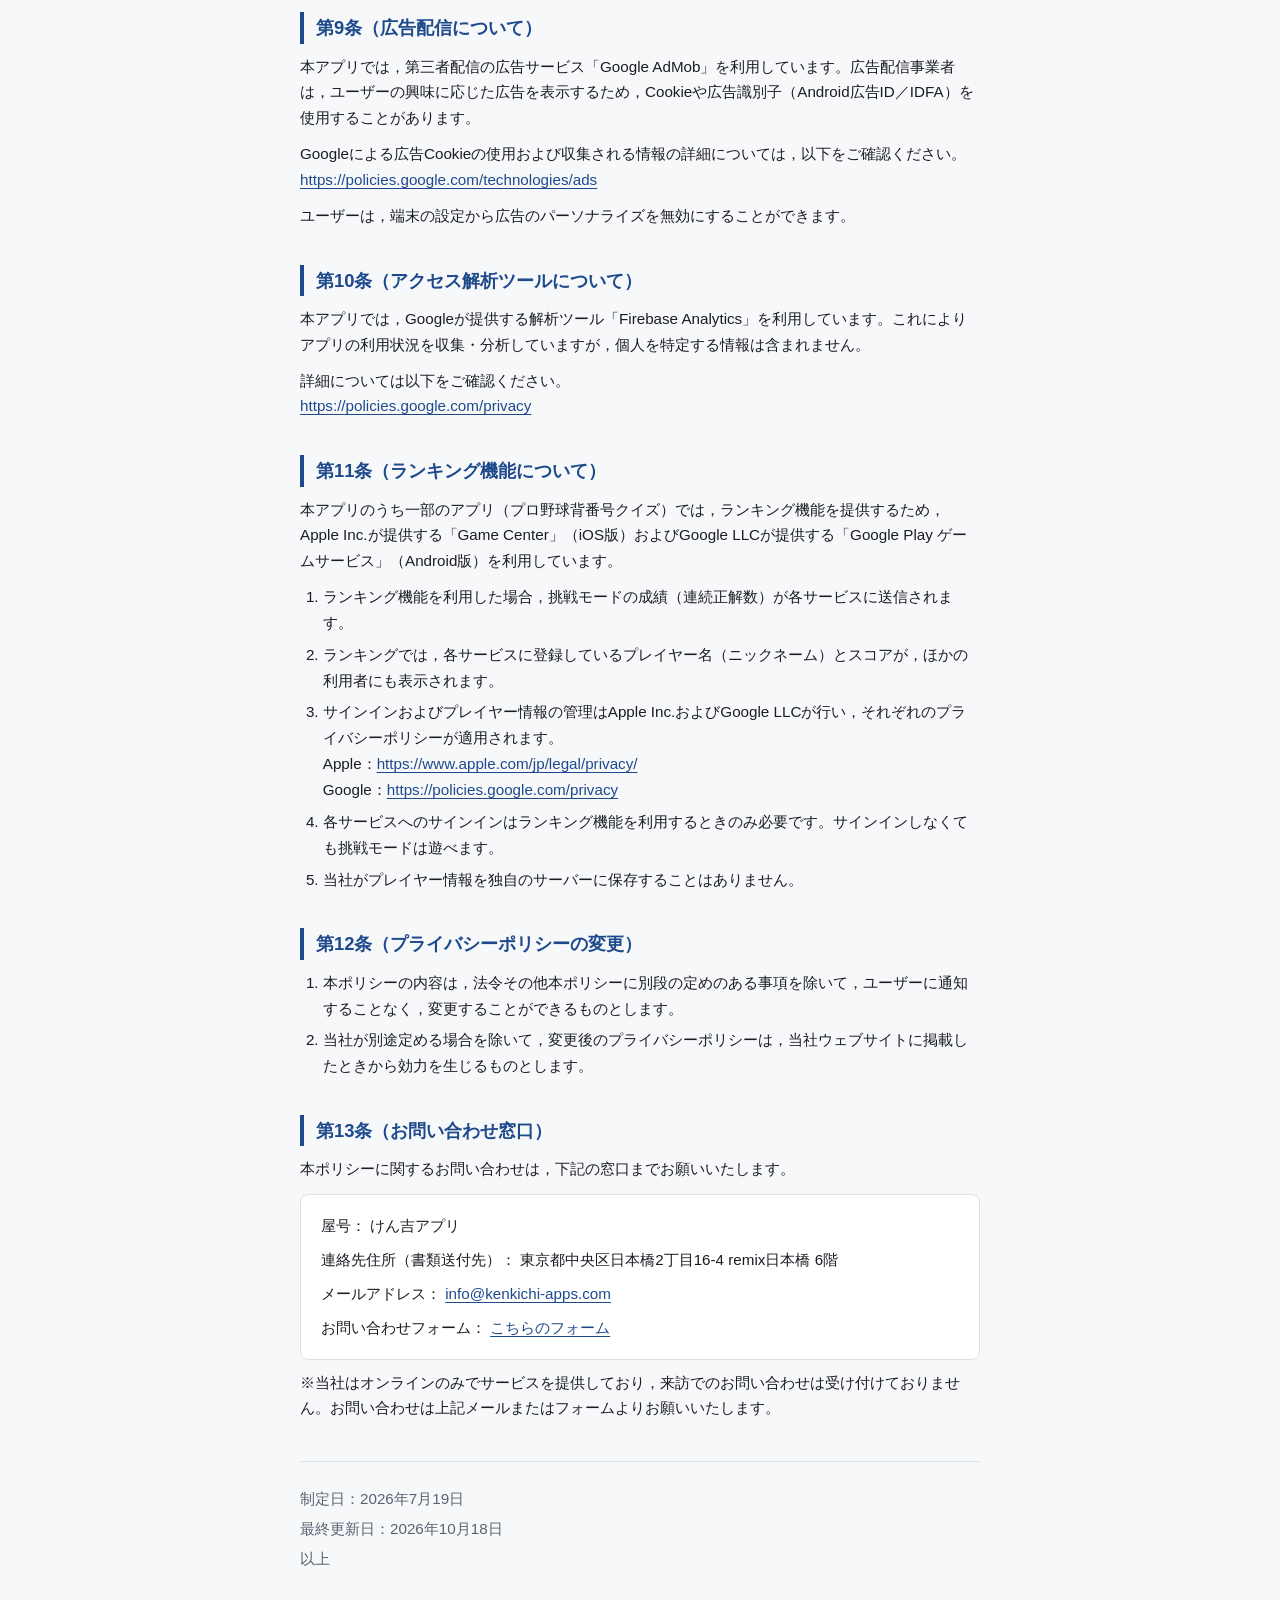
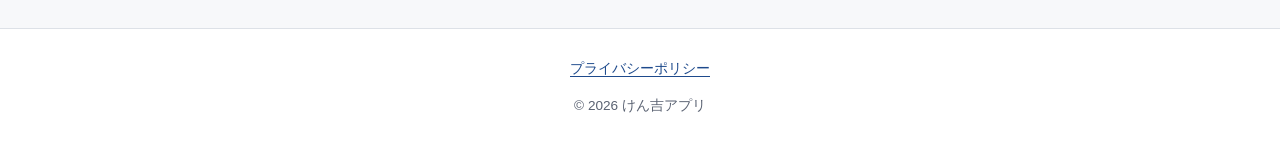
==== commit a6826fdf: "docs: プライバシーポリシーにランキング機能（Game Center／Google Play ゲームサービス）を追記" ====
--- a/privacy.html
+++ b/privacy.html
@@ -115,7 +115,7 @@
       <div class="policy-header">
         <a class="back-link" href="index.html">← トップページへ戻る</a>
         <h1>プライバシーポリシー</h1>
-        <p class="policy-meta">制定日：2026年7月19日 ／ 最終更新日：2026年7月27日</p>
+        <p class="policy-meta">制定日：2026年7月19日 ／ 最終更新日：2026年10月18日</p>
         <p class="lang-switch">🇺🇸 <a href="privacy_en.html">English version</a></p>
       </div>
 
@@ -127,7 +127,7 @@
         <p>「個人情報」とは，個人情報保護法にいう「個人情報」を指すものとし，生存する個人に関する情報であって，当該情報に含まれる氏名，生年月日，住所，電話番号，連絡先その他の記述等により特定の個人を識別できる情報及び容貌，指紋，声紋にかかるデータ，及び健康保険証の保険者番号などの当該情報単体から特定の個人を識別できる情報（個人識別情報）を指します。</p>
 
         <h2>第2条（個人情報の収集方法）</h2>
-        <p>当社は，本アプリの利用状況に関する情報を，Google LLCが提供する解析ツール「Firebase Analytics」および広告配信サービス「Google AdMob」を通じて取得します。取得される情報には，端末の広告識別子，端末情報，アプリの利用状況等が含まれます。これらの情報は個人を特定するものではありません。また，お問い合わせフォームをご利用いただく際に，メールアドレス等の情報をお尋ねすることがあります。</p>
+        <p>当社は，本アプリの利用状況に関する情報を，Google LLCが提供する解析ツール「Firebase Analytics」および広告配信サービス「Google AdMob」を通じて取得します。取得される情報には，端末の広告識別子，端末情報，アプリの利用状況等が含まれます。これらの情報は個人を特定するものではありません。また，お問い合わせフォームをご利用いただく際に，メールアドレス等の情報をお尋ねすることがあります。なお，一部のアプリ（プロ野球背番号クイズ）では，ランキング機能を利用した場合に，挑戦モードの成績（連続正解数）をGame CenterまたはGoogle Play ゲームサービスに送信します（第11条参照）。</p>
 
         <h2>第3条（個人情報を収集・利用する目的）</h2>
         <p>当社が個人情報を収集・利用する目的は，以下のとおりです。</p>
@@ -136,6 +136,7 @@
           <li>ユーザーからのお問い合わせに回答するため</li>
           <li>本アプリの利用状況を分析し，サービス品質を向上させるため</li>
           <li>広告配信のため</li>
+          <li>ランキング機能を提供するため（一部のアプリに限ります）</li>
           <li>上記の利用目的に付随する目的</li>
         </ol>
 
@@ -210,13 +211,25 @@
         <p>詳細については以下をご確認ください。<br>
         <a href="https://policies.google.com/privacy">https://policies.google.com/privacy</a></p>
 
-        <h2>第11条（プライバシーポリシーの変更）</h2>
+        <h2>第11条（ランキング機能について）</h2>
+        <p>本アプリのうち一部のアプリ（プロ野球背番号クイズ）では，ランキング機能を提供するため，Apple Inc.が提供する「Game Center」（iOS版）およびGoogle LLCが提供する「Google Play ゲームサービス」（Android版）を利用しています。</p>
+        <ol>
+          <li>ランキング機能を利用した場合，挑戦モードの成績（連続正解数）が各サービスに送信されます。</li>
+          <li>ランキングでは，各サービスに登録しているプレイヤー名（ニックネーム）とスコアが，ほかの利用者にも表示されます。</li>
+          <li>サインインおよびプレイヤー情報の管理はApple Inc.およびGoogle LLCが行い，それぞれのプライバシーポリシーが適用されます。<br>
+            Apple：<a href="https://www.apple.com/jp/legal/privacy/">https://www.apple.com/jp/legal/privacy/</a><br>
+            Google：<a href="https://policies.google.com/privacy">https://policies.google.com/privacy</a></li>
+          <li>各サービスへのサインインはランキング機能を利用するときのみ必要です。サインインしなくても挑戦モードは遊べます。</li>
+          <li>当社がプレイヤー情報を独自のサーバーに保存することはありません。</li>
+        </ol>
+
+        <h2>第12条（プライバシーポリシーの変更）</h2>
         <ol>
           <li>本ポリシーの内容は，法令その他本ポリシーに別段の定めのある事項を除いて，ユーザーに通知することなく，変更することができるものとします。</li>
           <li>当社が別途定める場合を除いて，変更後のプライバシーポリシーは，当社ウェブサイトに掲載したときから効力を生じるものとします。</li>
         </ol>
 
-        <h2>第12条（お問い合わせ窓口）</h2>
+        <h2>第13条（お問い合わせ窓口）</h2>
         <p>本ポリシーに関するお問い合わせは，下記の窓口までお願いいたします。</p>
         <div class="contact-block">
           <p>屋号： けん吉アプリ</p>
@@ -228,7 +241,7 @@
 
         <div class="policy-dates">
           <p>制定日：2026年7月19日</p>
-          <p>最終更新日：2026年7月27日</p>
+          <p>最終更新日：2026年10月18日</p>
           <p>以上</p>
         </div>
 
